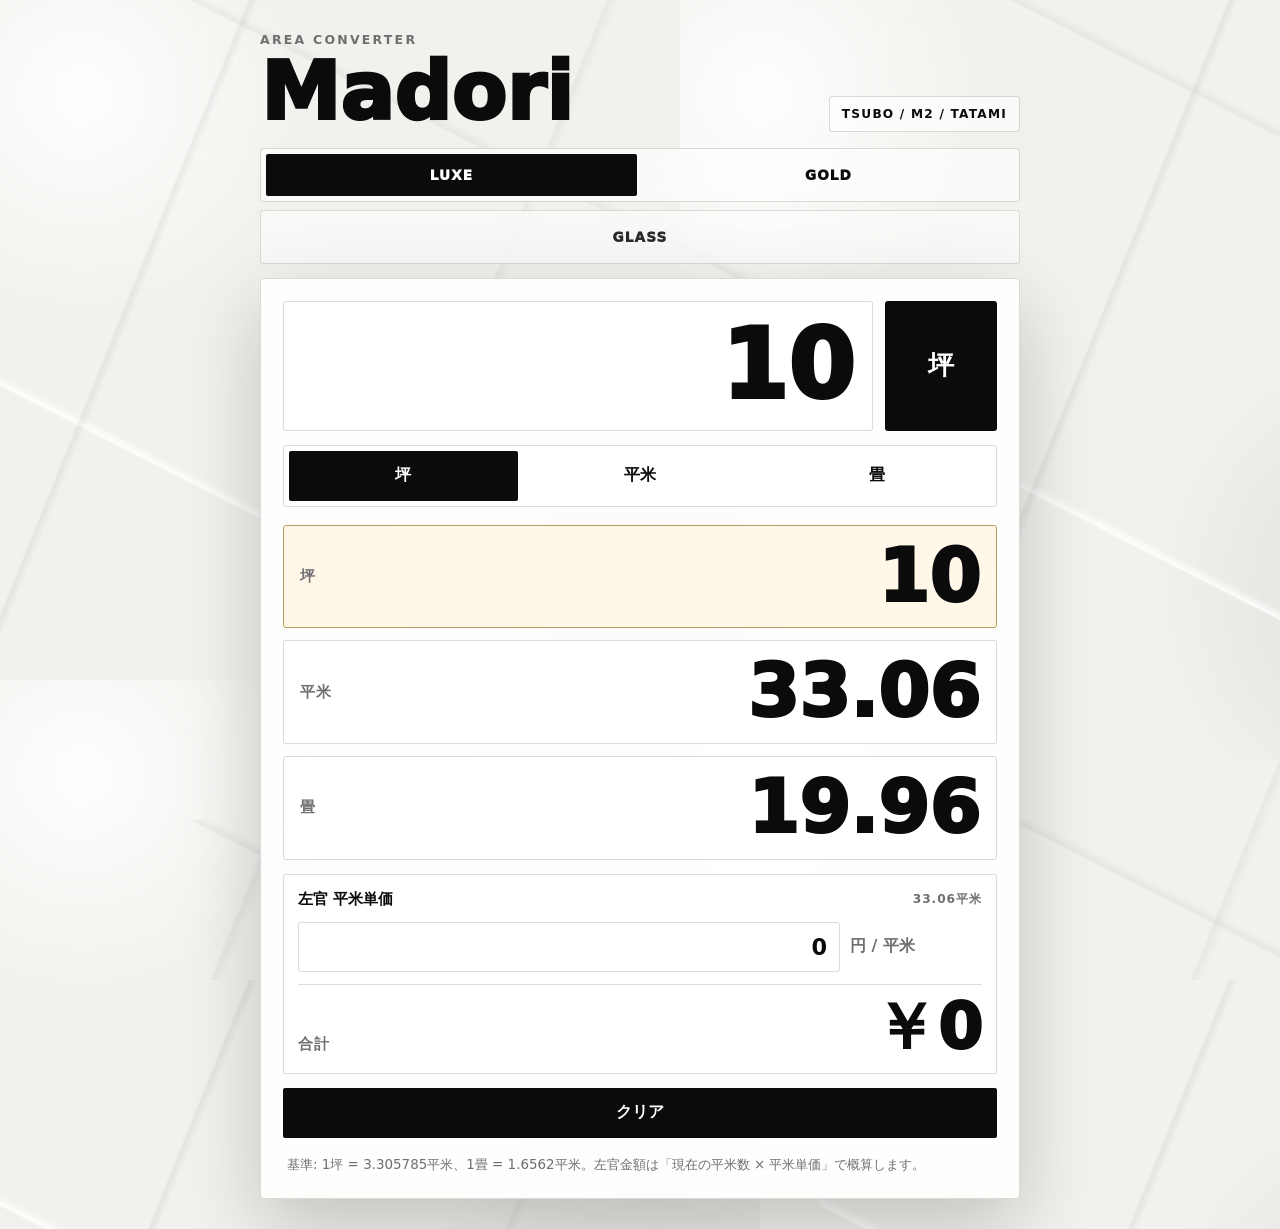
==== madori-deploy.html @ 369375c9 "feat: add madori area calculator" ====
<!doctype html>
<html lang="ja">
<head>
  <meta charset="utf-8">
  <meta name="viewport" content="width=device-width, initial-scale=1">
  <title>Madori Area Calculator</title>
  <style>
    :root {
      --ink: #0b0b0c;
      --muted: #6f6f72;
      --bg: #f3f1ed;
      --panel: rgba(255, 255, 255, .88);
      --main: #0b0b0c;
      --accent: #b79b62;
      --accent-soft: #fff8e8;
      --line: rgba(0, 0, 0, .14);
      --radius: 4px;
      --control-radius: 3px;
      --shadow: 0 28px 80px rgba(0, 0, 0, .20);
    }

    * {
      box-sizing: border-box;
    }

    body {
      margin: 0;
      min-height: 100vh;
      font-family: system-ui, -apple-system, BlinkMacSystemFont, "Segoe UI", sans-serif;
      color: var(--ink);
      overflow-x: hidden;
      background:
        linear-gradient(112deg, transparent 0 18%, rgba(0, 0, 0, .055) 18.2%, transparent 18.8% 44%, rgba(0, 0, 0, .04) 44.2%, transparent 45%),
        linear-gradient(27deg, transparent 0 35%, rgba(255, 255, 255, .86) 35.2%, transparent 36% 74%, rgba(0, 0, 0, .045) 74.2%, transparent 75%),
        radial-gradient(circle at 12% 14%, rgba(255, 255, 255, .95), transparent 26%),
        radial-gradient(circle at 86% 78%, rgba(0, 0, 0, .08), transparent 30%),
        var(--bg);
      background-size: 980px 980px, 820px 820px, 680px 680px, 760px 760px, auto;
    }

    body.theme-gold {
      --ink: #11100c;
      --muted: #776a4d;
      --bg: #14100a;
      --panel: rgba(255, 250, 236, .90);
      --main: #14100a;
      --accent: #d8aa45;
      --accent-soft: #f8e2a7;
      --line: rgba(216, 170, 69, .36);
      --radius: 10px;
      --control-radius: 8px;
      --shadow: 0 30px 90px rgba(20, 16, 10, .32);
      background:
        radial-gradient(circle at 18% 10%, rgba(255, 232, 166, .38), transparent 28%),
        radial-gradient(circle at 88% 18%, rgba(216, 170, 69, .32), transparent 30%),
        linear-gradient(135deg, #0f0b07 0%, #22170d 48%, #f2e6c6 100%);
    }

    body.theme-glass {
      --ink: #171428;
      --muted: #5e6070;
      --bg: #e8dfd3;
      --panel: rgba(255, 255, 255, .28);
      --main: #6f4df5;
      --accent: #63e8dd;
      --accent-soft: rgba(255, 190, 214, .50);
      --line: rgba(255, 255, 255, .58);
      --radius: 34px;
      --control-radius: 26px;
      --shadow: 0 34px 86px rgba(31, 34, 45, .32);
      background:
        radial-gradient(circle at 18% 10%, rgba(255, 255, 255, .82), transparent 24%),
        radial-gradient(circle at 74% 8%, rgba(80, 223, 217, .45), transparent 30%),
        radial-gradient(circle at 86% 78%, rgba(133, 82, 255, .36), transparent 28%),
        radial-gradient(circle at 22% 78%, rgba(255, 186, 129, .45), transparent 34%),
        linear-gradient(135deg, #efe2d0 0%, #d6d8d8 42%, #6e8190 100%);
    }

    button,
    input {
      font: inherit;
    }

    button {
      cursor: pointer;
      -webkit-tap-highlight-color: transparent;
    }

    .app {
      width: min(760px, calc(100% - 24px));
      margin: 0 auto;
      padding: 32px 0 30px;
    }

    .top {
      display: flex;
      align-items: flex-end;
      justify-content: space-between;
      gap: 12px;
      margin-bottom: 16px;
    }

    .title-kicker {
      margin: 0 0 8px;
      color: var(--muted);
      font-size: .78rem;
      font-weight: 850;
      letter-spacing: .18em;
      text-transform: uppercase;
    }

    h1 {
      margin: 0;
      font-size: clamp(2.15rem, 9vw, 5rem);
      line-height: .96;
      letter-spacing: 0;
      font-weight: 950;
    }

    .tag {
      display: inline-flex;
      align-items: center;
      min-height: 36px;
      padding: 7px 12px;
      border: 1px solid var(--line);
      border-radius: var(--control-radius);
      background: rgba(255, 255, 255, .62);
      color: currentColor;
      font-size: .76rem;
      font-weight: 900;
      letter-spacing: .1em;
      white-space: nowrap;
      backdrop-filter: blur(16px);
    }

    body.theme-gold .tag {
      color: #f9e8b3;
      background: rgba(20, 16, 10, .52);
      border-color: rgba(216, 170, 69, .52);
    }

    body.theme-glass .tag {
      border-color: rgba(255, 255, 255, .70);
      background: rgba(255, 255, 255, .28);
      box-shadow: inset 0 1px 0 rgba(255, 255, 255, .75), 0 12px 34px rgba(40, 42, 56, .12);
    }

    .theme-area {
      display: grid;
      gap: 8px;
      margin-bottom: 14px;
    }

    .theme-switch {
      display: grid;
      gap: 6px;
      padding: 5px;
      border: 1px solid var(--line);
      border-radius: var(--control-radius);
      background: rgba(255, 255, 255, .62);
      backdrop-filter: blur(16px);
    }

    .theme-switch.primary {
      grid-template-columns: repeat(2, 1fr);
    }

    .theme-switch.secondary {
      grid-template-columns: 1fr;
      opacity: .86;
    }

    body.theme-glass .theme-switch {
      background: rgba(255, 255, 255, .22);
      border-color: rgba(255, 255, 255, .62);
      box-shadow: inset 0 1px 0 rgba(255, 255, 255, .72), 0 18px 44px rgba(31, 34, 45, .16);
      backdrop-filter: blur(22px) saturate(1.45);
    }

    .theme-switch button {
      min-height: 42px;
      border: 0;
      border-radius: calc(var(--control-radius) - 1px);
      background: transparent;
      color: inherit;
      font-size: .85rem;
      font-weight: 950;
      letter-spacing: .08em;
    }

    body.theme-glass .theme-switch button {
      border-radius: 999px;
    }

    .theme-switch button.active {
      background: var(--main);
      color: #fff;
    }

    body.theme-gold .theme-switch button.active {
      background: linear-gradient(135deg, #fff1b8, #c78b25 48%, #6f4b12);
      color: #1a1208;
      box-shadow: 0 14px 30px rgba(216, 170, 69, .26);
    }

    body.theme-glass .theme-switch button.active {
      background: linear-gradient(135deg, rgba(127, 88, 255, .86), rgba(95, 235, 218, .72));
      color: #fff;
      box-shadow: 0 12px 28px rgba(93, 78, 210, .28), inset 0 1px 0 rgba(255, 255, 255, .58);
    }

    .card {
      position: relative;
      overflow: hidden;
      padding: 22px;
      border: 1px solid var(--line);
      border-radius: var(--radius);
      background: var(--panel);
      box-shadow: var(--shadow);
      backdrop-filter: blur(18px);
    }

    body.theme-glass .card {
      border-color: rgba(255, 255, 255, .62);
      background: linear-gradient(135deg, rgba(255, 255, 255, .46), rgba(255, 255, 255, .20)), rgba(255, 255, 255, .18);
      box-shadow: var(--shadow), inset 0 1px 0 rgba(255, 255, 255, .78);
      backdrop-filter: blur(26px) saturate(1.55);
    }

    body.theme-gold .card {
      border-color: rgba(216, 170, 69, .40);
      background:
        linear-gradient(135deg, rgba(255, 248, 224, .96), rgba(255, 255, 255, .84)),
        var(--panel);
    }

    .input-row {
      display: grid;
      grid-template-columns: minmax(0, 1fr) 112px;
      gap: 12px;
      align-items: stretch;
    }

    .main-input,
    .unit-label,
    .units,
    .result,
    .estimate {
      border: 1px solid var(--line);
      border-radius: var(--control-radius);
      background: rgba(255, 255, 255, .88);
    }

    body.theme-glass .main-input,
    body.theme-glass .unit-label,
    body.theme-glass .units,
    body.theme-glass .result,
    body.theme-glass .estimate {
      border: 1px solid rgba(255, 255, 255, .64);
      border-radius: 24px;
      background: rgba(255, 255, 255, .30);
      box-shadow: inset 0 1px 0 rgba(255, 255, 255, .74), 0 16px 36px rgba(31, 34, 45, .13);
      backdrop-filter: blur(20px) saturate(1.35);
    }

    .main-input {
      width: 100%;
      min-height: 92px;
      padding: 8px 18px;
      color: var(--ink);
      font-size: clamp(3rem, 13vw, 6rem);
      font-weight: 950;
      text-align: right;
      letter-spacing: 0;
      outline: none;
    }

    .main-input:focus,
    .price-input:focus {
      border-color: var(--accent);
      box-shadow: 0 0 0 5px rgba(183, 155, 98, .16);
    }

    .unit-label {
      display: grid;
      place-items: center;
      min-height: 92px;
      background: var(--main);
      color: #fff;
      font-size: 1.6rem;
      font-weight: 950;
    }

    body.theme-gold .unit-label,
    body.theme-gold .clear {
      background: linear-gradient(135deg, #fff1b8, #c78b25 46%, #6f4b12);
      color: #1a1208;
    }

    body.theme-glass .unit-label,
    body.theme-glass .clear {
      background: linear-gradient(135deg, rgba(120, 78, 255, .86), rgba(92, 229, 215, .76));
      color: #fff;
    }

    .units {
      display: grid;
      grid-template-columns: repeat(3, 1fr);
      gap: 8px;
      margin-top: 14px;
      padding: 5px;
      border-radius: 999px;
    }

    body.theme-luxe .units {
      border-radius: 3px;
    }

    .units button,
    .clear {
      min-height: 50px;
      border: 0;
      border-radius: 999px;
      background: transparent;
      color: var(--ink);
      font-weight: 950;
    }

    body.theme-luxe .units button,
    body.theme-luxe .clear {
      border-radius: 2px;
    }

    .units button.active {
      background: var(--main);
      color: #fff;
    }

    body.theme-gold .units button.active {
      background: linear-gradient(135deg, #fff1b8, #c78b25 50%, #6f4b12);
      color: #1a1208;
    }

    body.theme-glass .units button.active {
      background: linear-gradient(135deg, rgba(111, 77, 245, .90), rgba(89, 230, 217, .72));
      color: #fff;
    }

    .results {
      display: grid;
      gap: 12px;
      margin-top: 18px;
    }

    .result {
      display: grid;
      grid-template-columns: 92px minmax(0, 1fr);
      gap: 12px;
      align-items: center;
      min-height: 98px;
      padding: 14px 16px;
    }

    .result.current {
      border-color: var(--accent);
      background: var(--accent-soft);
    }

    body.theme-glass .result.current {
      background: linear-gradient(135deg, rgba(255, 195, 212, .52), rgba(94, 234, 221, .45), rgba(132, 87, 255, .34));
    }

    .name {
      color: var(--muted);
      font-size: .92rem;
      font-weight: 950;
      letter-spacing: .04em;
    }

    .value {
      text-align: right;
      font-size: clamp(2.35rem, 8vw, 4.6rem);
      font-weight: 950;
      line-height: 1;
      overflow-wrap: anywhere;
    }

    .estimate {
      display: grid;
      gap: 12px;
      margin-top: 14px;
      padding: 14px;
    }

    .estimate-header {
      display: flex;
      justify-content: space-between;
      gap: 10px;
      align-items: center;
    }

    .estimate-title {
      margin: 0;
      font-size: .95rem;
      font-weight: 950;
    }

    .estimate-badge {
      color: var(--muted);
      font-size: .76rem;
      font-weight: 850;
      letter-spacing: .08em;
    }

    .price-row {
      display: grid;
      grid-template-columns: minmax(0, 1fr) 132px;
      gap: 10px;
      align-items: center;
    }

    .price-input {
      width: 100%;
      min-height: 50px;
      padding: 8px 12px;
      border: 1px solid var(--line);
      border-radius: var(--control-radius);
      background: rgba(255, 255, 255, .88);
      color: var(--ink);
      font-size: 1.4rem;
      font-weight: 900;
      text-align: right;
      outline: none;
    }

    body.theme-glass .price-input {
      border-color: rgba(255, 255, 255, .64);
      background: rgba(255, 255, 255, .32);
      border-radius: 18px;
      backdrop-filter: blur(18px);
    }

    .price-unit {
      color: var(--muted);
      font-weight: 900;
    }

    .estimate-total {
      display: flex;
      justify-content: space-between;
      gap: 10px;
      align-items: baseline;
      padding-top: 10px;
      border-top: 1px solid var(--line);
    }

    .estimate-total strong {
      font-size: clamp(2rem, 7vw, 4rem);
      font-weight: 950;
      line-height: 1;
      text-align: right;
    }

    .clear {
      width: 100%;
      margin-top: 14px;
      background: var(--main);
      color: #fff;
    }

    .note {
      margin: 16px 4px 0;
      color: var(--muted);
      font-size: .84rem;
      line-height: 1.7;
    }

    @media (max-width: 520px) {
      .app {
        width: min(100% - 16px, 760px);
        padding-top: 14px;
      }

      .top {
        display: grid;
        gap: 8px;
      }

      .card {
        padding: 14px;
      }

      .input-row,
      .price-row {
        grid-template-columns: 1fr;
      }

      .unit-label {
        min-height: 52px;
      }

      .result {
        grid-template-columns: 1fr;
        gap: 4px;
        min-height: 92px;
      }
    }
  </style>
</head>
<body class="theme-luxe">
  <main class="app">
    <div class="top">
      <div>
        <p class="title-kicker">AREA CONVERTER</p>
        <h1>Madori</h1>
      </div>
      <div class="tag">TSUBO / M2 / TATAMI</div>
    </div>

    <div class="theme-area" aria-label="デザイン選択">
      <div class="theme-switch primary">
        <button type="button" class="active" data-theme="luxe">LUXE</button>
        <button type="button" data-theme="gold">GOLD</button>
      </div>
      <div class="theme-switch secondary">
        <button type="button" data-theme="glass">GLASS</button>
      </div>
    </div>

    <section class="card" aria-label="単位換算電卓">
      <div class="input-row">
        <input id="amount" class="main-input" inputmode="decimal" autocomplete="off" value="10" aria-label="数値">
        <div id="activeUnitLabel" class="unit-label">坪</div>
      </div>

      <div class="units" aria-label="入力する単位">
        <button type="button" class="active" data-unit="tsubo">坪</button>
        <button type="button" data-unit="sqm">平米</button>
        <button type="button" data-unit="jo">畳</button>
      </div>

      <div class="results">
        <div id="rowTsubo" class="result current">
          <div class="name">坪</div>
          <div id="outTsubo" class="value">10</div>
        </div>
        <div id="rowSqm" class="result">
          <div class="name">平米</div>
          <div id="outSqm" class="value">33.06</div>
        </div>
        <div id="rowJo" class="result">
          <div class="name">畳</div>
          <div id="outJo" class="value">19.96</div>
        </div>
      </div>

      <section class="estimate" aria-label="左官金額計算">
        <div class="estimate-header">
          <h2 class="estimate-title">左官 平米単価</h2>
          <div id="estimateArea" class="estimate-badge">33.06平米</div>
        </div>
        <div class="price-row">
          <input id="unitPrice" class="price-input" inputmode="decimal" autocomplete="off" value="0" aria-label="左官の平米単価">
          <div class="price-unit">円 / 平米</div>
        </div>
        <div class="estimate-total">
          <span class="name">合計</span>
          <strong id="outCost">0円</strong>
        </div>
      </section>

      <button type="button" id="clear" class="clear">クリア</button>

      <p class="note">基準: 1坪 = 3.305785平米、1畳 = 1.6562平米。左官金額は「現在の平米数 × 平米単価」で概算します。</p>
    </section>
  </main>

  <script>
    const TSUBO_TO_SQM = 3.305785;
    const JO_TO_SQM = 1.6562;
    const labels = {
      tsubo: "坪",
      sqm: "平米",
      jo: "畳"
    };
    const amount = document.querySelector("#amount");
    const unitPrice = document.querySelector("#unitPrice");
    const unitLabel = document.querySelector("#activeUnitLabel");
    const unitButtons = Array.from(document.querySelectorAll("[data-unit]"));
    const themeButtons = Array.from(document.querySelectorAll("[data-theme]"));
    const estimateArea = document.querySelector("#estimateArea");
    const outCost = document.querySelector("#outCost");
    const rows = {
      tsubo: document.querySelector("#rowTsubo"),
      sqm: document.querySelector("#rowSqm"),
      jo: document.querySelector("#rowJo")
    };
    const outputs = {
      tsubo: document.querySelector("#outTsubo"),
      sqm: document.querySelector("#outSqm"),
      jo: document.querySelector("#outJo")
    };
    let activeUnit = "tsubo";
    let activeTheme = loadTheme();

    function readNumber(value) {
      const normalized = String(value).replace(/,/g, "").trim();
      const parsed = Number(normalized);
      return Number.isFinite(parsed) ? parsed : 0;
    }

    function format(value) {
      return new Intl.NumberFormat("ja-JP", {
        maximumFractionDigits: 2
      }).format(value);
    }

    function yen(value) {
      return new Intl.NumberFormat("ja-JP", {
        style: "currency",
        currency: "JPY",
        maximumFractionDigits: 0
      }).format(Number.isFinite(value) ? value : 0);
    }

    function toSqm(value) {
      if (activeUnit === "tsubo") return value * TSUBO_TO_SQM;
      if (activeUnit === "jo") return value * JO_TO_SQM;
      return value;
    }

    function loadTheme() {
      try {
        return localStorage.getItem("madoriTheme") || "luxe";
      } catch {
        return "luxe";
      }
    }

    function saveTheme(theme) {
      try {
        localStorage.setItem("madoriTheme", theme);
      } catch {
        // Direct file access can block storage; theme switching should still work.
      }
    }

    function calculate() {
      const value = readNumber(amount.value);
      const sqm = toSqm(value);
      const tsubo = sqm / TSUBO_TO_SQM;
      const jo = sqm / JO_TO_SQM;
      const cost = sqm * readNumber(unitPrice.value);

      outputs.tsubo.textContent = format(tsubo);
      outputs.sqm.textContent = format(sqm);
      outputs.jo.textContent = format(jo);
      estimateArea.textContent = `${format(sqm)}平米`;
      outCost.textContent = yen(cost);

      unitLabel.textContent = labels[activeUnit];
      unitButtons.forEach(button => {
        button.classList.toggle("active", button.dataset.unit === activeUnit);
      });
      Object.entries(rows).forEach(([unit, row]) => {
        row.classList.toggle("current", unit === activeUnit);
      });
    }

    function applyTheme(theme) {
      activeTheme = ["luxe", "gold", "glass"].includes(theme) ? theme : "luxe";
      document.body.className = `theme-${activeTheme}`;
      themeButtons.forEach(button => {
        button.classList.toggle("active", button.dataset.theme === activeTheme);
      });
      saveTheme(activeTheme);
    }

    amount.addEventListener("input", calculate);
    unitPrice.addEventListener("input", calculate);
    unitButtons.forEach(button => {
      button.addEventListener("click", () => {
        activeUnit = button.dataset.unit;
        calculate();
        amount.focus();
      });
    });
    document.querySelector("#clear").addEventListener("click", () => {
      amount.value = "";
      unitPrice.value = "";
      calculate();
      amount.focus();
    });
    themeButtons.forEach(button => {
      button.addEventListener("click", () => {
        applyTheme(button.dataset.theme);
      });
    });

    applyTheme(activeTheme);
    calculate();
  </script>
</body>
</html>
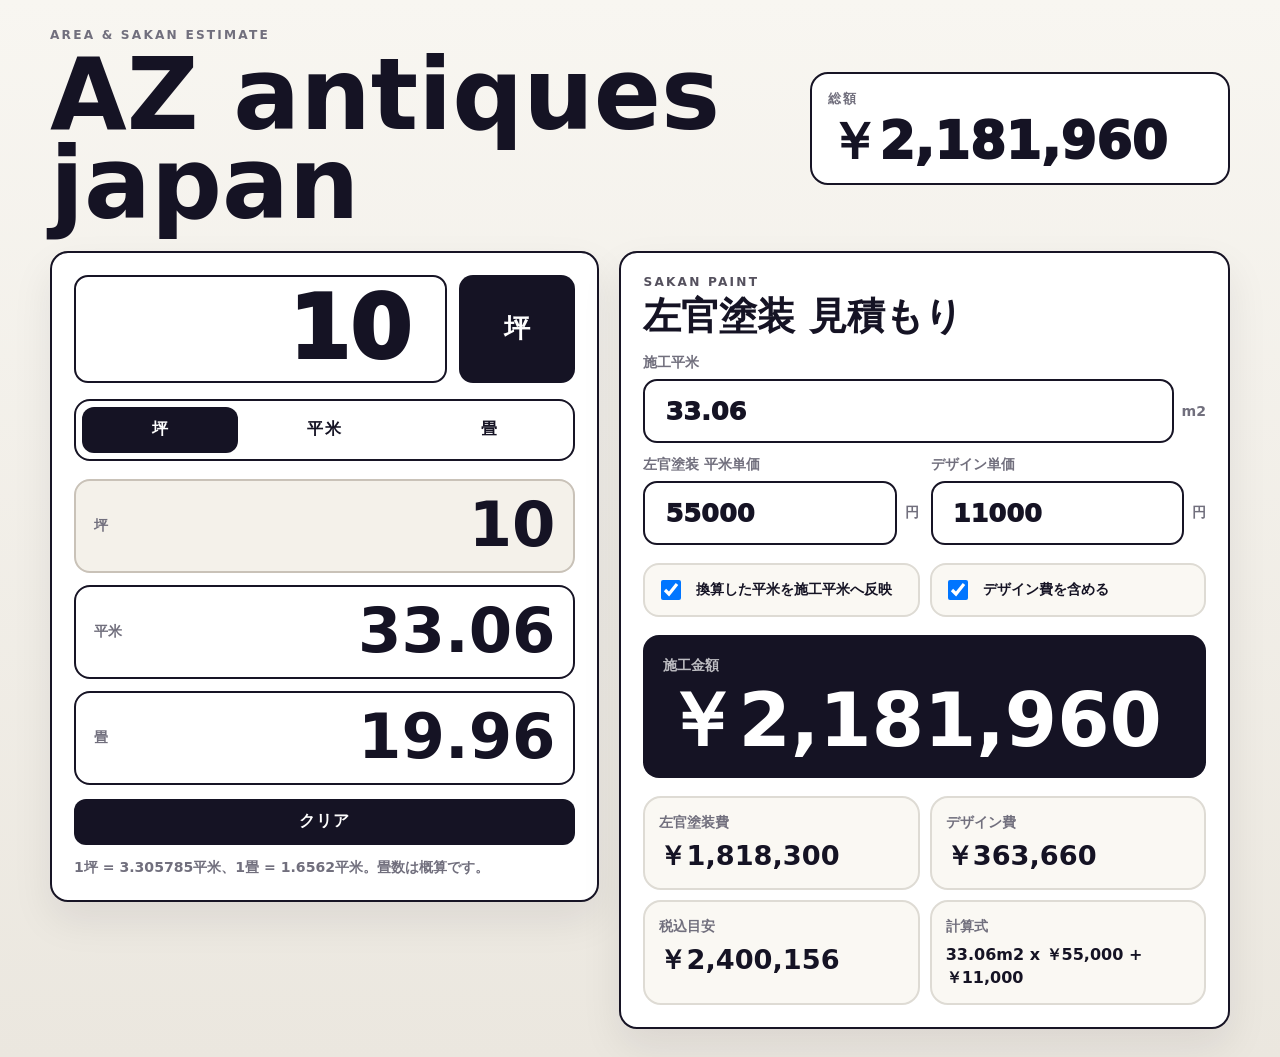
==== commit e93ffa1a: "feat: refresh calculator design" ====
--- a/madori-deploy.html
+++ b/madori-deploy.html
@@ -1,704 +1,122 @@
 <!doctype html>
 <html lang="ja">
-<head>
-  <meta charset="utf-8">
-  <meta name="viewport" content="width=device-width, initial-scale=1">
-  <title>Madori Area Calculator</title>
-  <style>
-    :root {
-      --ink: #0b0b0c;
-      --muted: #6f6f72;
-      --bg: #f3f1ed;
-      --panel: rgba(255, 255, 255, .88);
-      --main: #0b0b0c;
-      --accent: #b79b62;
-      --accent-soft: #fff8e8;
-      --line: rgba(0, 0, 0, .14);
-      --radius: 4px;
-      --control-radius: 3px;
-      --shadow: 0 28px 80px rgba(0, 0, 0, .20);
-    }
+  <head>
+    <meta charset="UTF-8" />
+    <meta name="viewport" content="width=device-width, initial-scale=1.0" />
+    <title>AZ antiques japan Estimate</title>
+    <link rel="icon" type="image/png" sizes="32x32" href="icons/favicon-32.png" />
+    <link rel="icon" type="image/png" sizes="192x192" href="icons/madori-icon-192.png" />
+    <link rel="apple-touch-icon" sizes="180x180" href="icons/apple-touch-icon.png" />
+    <meta name="theme-color" content="#151324" />
+    <meta name="apple-mobile-web-app-title" content="AZ Estimate" />
+    <link rel="stylesheet" href="styles.css" />
+  </head>
+  <body>
+    <main class="app-shell">
+      <section class="hero-panel" aria-label="坪・平米・畳 電卓">
+        <header class="brand-row">
+          <div>
+            <p class="eyebrow">AREA & SAKAN ESTIMATE</p>
+            <h1>AZ antiques japan</h1>
+          </div>
+          <div class="brand-total" aria-label="総額">
+            <span>総額</span>
+            <strong id="headerTotal">¥0</strong>
+          </div>
+        </header>
 
-    * {
-      box-sizing: border-box;
-    }
+        <section class="converter-grid">
+          <section class="calculator-card">
+            <div class="input-stage">
+              <input id="areaInput" type="number" value="10" min="0" step="0.01" aria-label="数値" />
+              <div class="unit-badge" id="inputUnitLabel">坪</div>
+            </div>
 
-    body {
-      margin: 0;
-      min-height: 100vh;
-      font-family: system-ui, -apple-system, BlinkMacSystemFont, "Segoe UI", sans-serif;
-      color: var(--ink);
-      overflow-x: hidden;
-      background:
-        linear-gradient(112deg, transparent 0 18%, rgba(0, 0, 0, .055) 18.2%, transparent 18.8% 44%, rgba(0, 0, 0, .04) 44.2%, transparent 45%),
-        linear-gradient(27deg, transparent 0 35%, rgba(255, 255, 255, .86) 35.2%, transparent 36% 74%, rgba(0, 0, 0, .045) 74.2%, transparent 75%),
-        radial-gradient(circle at 12% 14%, rgba(255, 255, 255, .95), transparent 26%),
-        radial-gradient(circle at 86% 78%, rgba(0, 0, 0, .08), transparent 30%),
-        var(--bg);
-      background-size: 980px 980px, 820px 820px, 680px 680px, 760px 760px, auto;
-    }
+            <div class="unit-tabs" aria-label="入力する単位">
+              <button class="unit-button active" data-unit="tsubo" type="button">坪</button>
+              <button class="unit-button" data-unit="m2" type="button">平米</button>
+              <button class="unit-button" data-unit="tatami" type="button">畳</button>
+            </div>
 
-    body.theme-gold {
-      --ink: #11100c;
-      --muted: #776a4d;
-      --bg: #14100a;
-      --panel: rgba(255, 250, 236, .90);
-      --main: #14100a;
-      --accent: #d8aa45;
-      --accent-soft: #f8e2a7;
-      --line: rgba(216, 170, 69, .36);
-      --radius: 10px;
-      --control-radius: 8px;
-      --shadow: 0 30px 90px rgba(20, 16, 10, .32);
-      background:
-        radial-gradient(circle at 18% 10%, rgba(255, 232, 166, .38), transparent 28%),
-        radial-gradient(circle at 88% 18%, rgba(216, 170, 69, .32), transparent 30%),
-        linear-gradient(135deg, #0f0b07 0%, #22170d 48%, #f2e6c6 100%);
-    }
+            <div class="result-stack">
+              <article class="result-row highlight">
+                <span>坪</span>
+                <strong id="tsuboResult">0</strong>
+              </article>
+              <article class="result-row">
+                <span>平米</span>
+                <strong id="m2Result">0</strong>
+              </article>
+              <article class="result-row">
+                <span>畳</span>
+                <strong id="tatamiResult">0</strong>
+              </article>
+            </div>
 
-    body.theme-glass {
-      --ink: #171428;
-      --muted: #5e6070;
-      --bg: #e8dfd3;
-      --panel: rgba(255, 255, 255, .28);
-      --main: #6f4df5;
-      --accent: #63e8dd;
-      --accent-soft: rgba(255, 190, 214, .50);
-      --line: rgba(255, 255, 255, .58);
-      --radius: 34px;
-      --control-radius: 26px;
-      --shadow: 0 34px 86px rgba(31, 34, 45, .32);
-      background:
-        radial-gradient(circle at 18% 10%, rgba(255, 255, 255, .82), transparent 24%),
-        radial-gradient(circle at 74% 8%, rgba(80, 223, 217, .45), transparent 30%),
-        radial-gradient(circle at 86% 78%, rgba(133, 82, 255, .36), transparent 28%),
-        radial-gradient(circle at 22% 78%, rgba(255, 186, 129, .45), transparent 34%),
-        linear-gradient(135deg, #efe2d0 0%, #d6d8d8 42%, #6e8190 100%);
-    }
+            <button class="clear-button" id="clearButton" type="button">クリア</button>
+            <p class="note">1坪 = 3.305785平米、1畳 = 1.6562平米。畳数は概算です。</p>
+          </section>
 
-    button,
-    input {
-      font: inherit;
-    }
+          <section class="estimate-card" aria-label="左官塗装見積もり">
+            <div class="section-heading">
+              <p class="eyebrow">SAKAN PAINT</p>
+              <h2>左官塗装 見積もり</h2>
+            </div>
 
-    button {
-      cursor: pointer;
-      -webkit-tap-highlight-color: transparent;
-    }
+            <div class="estimate-fields">
+              <label class="wide-field">
+                施工平米
+                <span class="input-wrap"><input id="sakanArea" type="number" value="33.06" min="0" step="0.01" />m2</span>
+              </label>
+              <label>
+                左官塗装 平米単価
+                <span class="input-wrap"><input id="sakanRate" type="number" value="55000" min="0" step="1000" />円</span>
+              </label>
+              <label>
+                デザイン単価
+                <span class="input-wrap"><input id="designRate" type="number" value="11000" min="0" step="1000" />円</span>
+              </label>
+            </div>
 
-    .app {
-      width: min(760px, calc(100% - 24px));
-      margin: 0 auto;
-      padding: 32px 0 30px;
-    }
+            <div class="toggle-row">
+              <label class="toggle-line">
+                <input id="syncArea" type="checkbox" checked />
+                換算した平米を施工平米へ反映
+              </label>
+              <label class="toggle-line">
+                <input id="includeDesign" type="checkbox" checked />
+                デザイン費を含める
+              </label>
+            </div>
 
-    .top {
-      display: flex;
-      align-items: flex-end;
-      justify-content: space-between;
-      gap: 12px;
-      margin-bottom: 16px;
-    }
+            <div class="total-box">
+              <span>施工金額</span>
+              <strong id="grandTotal">¥0</strong>
+            </div>
 
-    .title-kicker {
-      margin: 0 0 8px;
-      color: var(--muted);
-      font-size: .78rem;
-      font-weight: 850;
-      letter-spacing: .18em;
-      text-transform: uppercase;
-    }
+            <div class="breakdown-grid">
+              <article>
+                <span>左官塗装費</span>
+                <strong id="sakanCost">¥0</strong>
+              </article>
+              <article>
+                <span>デザイン費</span>
+                <strong id="designCost">¥0</strong>
+              </article>
+              <article>
+                <span>税込目安</span>
+                <strong id="taxTotal">¥0</strong>
+              </article>
+              <article>
+                <span>計算式</span>
+                <strong id="formulaText">-</strong>
+              </article>
+            </div>
+          </section>
+        </section>
+      </section>
+    </main>
 
-    h1 {
-      margin: 0;
-      font-size: clamp(2.15rem, 9vw, 5rem);
-      line-height: .96;
-      letter-spacing: 0;
-      font-weight: 950;
-    }
-
-    .tag {
-      display: inline-flex;
-      align-items: center;
-      min-height: 36px;
-      padding: 7px 12px;
-      border: 1px solid var(--line);
-      border-radius: var(--control-radius);
-      background: rgba(255, 255, 255, .62);
-      color: currentColor;
-      font-size: .76rem;
-      font-weight: 900;
-      letter-spacing: .1em;
-      white-space: nowrap;
-      backdrop-filter: blur(16px);
-    }
-
-    body.theme-gold .tag {
-      color: #f9e8b3;
-      background: rgba(20, 16, 10, .52);
-      border-color: rgba(216, 170, 69, .52);
-    }
-
-    body.theme-glass .tag {
-      border-color: rgba(255, 255, 255, .70);
-      background: rgba(255, 255, 255, .28);
-      box-shadow: inset 0 1px 0 rgba(255, 255, 255, .75), 0 12px 34px rgba(40, 42, 56, .12);
-    }
-
-    .theme-area {
-      display: grid;
-      gap: 8px;
-      margin-bottom: 14px;
-    }
-
-    .theme-switch {
-      display: grid;
-      gap: 6px;
-      padding: 5px;
-      border: 1px solid var(--line);
-      border-radius: var(--control-radius);
-      background: rgba(255, 255, 255, .62);
-      backdrop-filter: blur(16px);
-    }
-
-    .theme-switch.primary {
-      grid-template-columns: repeat(2, 1fr);
-    }
-
-    .theme-switch.secondary {
-      grid-template-columns: 1fr;
-      opacity: .86;
-    }
-
-    body.theme-glass .theme-switch {
-      background: rgba(255, 255, 255, .22);
-      border-color: rgba(255, 255, 255, .62);
-      box-shadow: inset 0 1px 0 rgba(255, 255, 255, .72), 0 18px 44px rgba(31, 34, 45, .16);
-      backdrop-filter: blur(22px) saturate(1.45);
-    }
-
-    .theme-switch button {
-      min-height: 42px;
-      border: 0;
-      border-radius: calc(var(--control-radius) - 1px);
-      background: transparent;
-      color: inherit;
-      font-size: .85rem;
-      font-weight: 950;
-      letter-spacing: .08em;
-    }
-
-    body.theme-glass .theme-switch button {
-      border-radius: 999px;
-    }
-
-    .theme-switch button.active {
-      background: var(--main);
-      color: #fff;
-    }
-
-    body.theme-gold .theme-switch button.active {
-      background: linear-gradient(135deg, #fff1b8, #c78b25 48%, #6f4b12);
-      color: #1a1208;
-      box-shadow: 0 14px 30px rgba(216, 170, 69, .26);
-    }
-
-    body.theme-glass .theme-switch button.active {
-      background: linear-gradient(135deg, rgba(127, 88, 255, .86), rgba(95, 235, 218, .72));
-      color: #fff;
-      box-shadow: 0 12px 28px rgba(93, 78, 210, .28), inset 0 1px 0 rgba(255, 255, 255, .58);
-    }
-
-    .card {
-      position: relative;
-      overflow: hidden;
-      padding: 22px;
-      border: 1px solid var(--line);
-      border-radius: var(--radius);
-      background: var(--panel);
-      box-shadow: var(--shadow);
-      backdrop-filter: blur(18px);
-    }
-
-    body.theme-glass .card {
-      border-color: rgba(255, 255, 255, .62);
-      background: linear-gradient(135deg, rgba(255, 255, 255, .46), rgba(255, 255, 255, .20)), rgba(255, 255, 255, .18);
-      box-shadow: var(--shadow), inset 0 1px 0 rgba(255, 255, 255, .78);
-      backdrop-filter: blur(26px) saturate(1.55);
-    }
-
-    body.theme-gold .card {
-      border-color: rgba(216, 170, 69, .40);
-      background:
-        linear-gradient(135deg, rgba(255, 248, 224, .96), rgba(255, 255, 255, .84)),
-        var(--panel);
-    }
-
-    .input-row {
-      display: grid;
-      grid-template-columns: minmax(0, 1fr) 112px;
-      gap: 12px;
-      align-items: stretch;
-    }
-
-    .main-input,
-    .unit-label,
-    .units,
-    .result,
-    .estimate {
-      border: 1px solid var(--line);
-      border-radius: var(--control-radius);
-      background: rgba(255, 255, 255, .88);
-    }
-
-    body.theme-glass .main-input,
-    body.theme-glass .unit-label,
-    body.theme-glass .units,
-    body.theme-glass .result,
-    body.theme-glass .estimate {
-      border: 1px solid rgba(255, 255, 255, .64);
-      border-radius: 24px;
-      background: rgba(255, 255, 255, .30);
-      box-shadow: inset 0 1px 0 rgba(255, 255, 255, .74), 0 16px 36px rgba(31, 34, 45, .13);
-      backdrop-filter: blur(20px) saturate(1.35);
-    }
-
-    .main-input {
-      width: 100%;
-      min-height: 92px;
-      padding: 8px 18px;
-      color: var(--ink);
-      font-size: clamp(3rem, 13vw, 6rem);
-      font-weight: 950;
-      text-align: right;
-      letter-spacing: 0;
-      outline: none;
-    }
-
-    .main-input:focus,
-    .price-input:focus {
-      border-color: var(--accent);
-      box-shadow: 0 0 0 5px rgba(183, 155, 98, .16);
-    }
-
-    .unit-label {
-      display: grid;
-      place-items: center;
-      min-height: 92px;
-      background: var(--main);
-      color: #fff;
-      font-size: 1.6rem;
-      font-weight: 950;
-    }
-
-    body.theme-gold .unit-label,
-    body.theme-gold .clear {
-      background: linear-gradient(135deg, #fff1b8, #c78b25 46%, #6f4b12);
-      color: #1a1208;
-    }
-
-    body.theme-glass .unit-label,
-    body.theme-glass .clear {
-      background: linear-gradient(135deg, rgba(120, 78, 255, .86), rgba(92, 229, 215, .76));
-      color: #fff;
-    }
-
-    .units {
-      display: grid;
-      grid-template-columns: repeat(3, 1fr);
-      gap: 8px;
-      margin-top: 14px;
-      padding: 5px;
-      border-radius: 999px;
-    }
-
-    body.theme-luxe .units {
-      border-radius: 3px;
-    }
-
-    .units button,
-    .clear {
-      min-height: 50px;
-      border: 0;
-      border-radius: 999px;
-      background: transparent;
-      color: var(--ink);
-      font-weight: 950;
-    }
-
-    body.theme-luxe .units button,
-    body.theme-luxe .clear {
-      border-radius: 2px;
-    }
-
-    .units button.active {
-      background: var(--main);
-      color: #fff;
-    }
-
-    body.theme-gold .units button.active {
-      background: linear-gradient(135deg, #fff1b8, #c78b25 50%, #6f4b12);
-      color: #1a1208;
-    }
-
-    body.theme-glass .units button.active {
-      background: linear-gradient(135deg, rgba(111, 77, 245, .90), rgba(89, 230, 217, .72));
-      color: #fff;
-    }
-
-    .results {
-      display: grid;
-      gap: 12px;
-      margin-top: 18px;
-    }
-
-    .result {
-      display: grid;
-      grid-template-columns: 92px minmax(0, 1fr);
-      gap: 12px;
-      align-items: center;
-      min-height: 98px;
-      padding: 14px 16px;
-    }
-
-    .result.current {
-      border-color: var(--accent);
-      background: var(--accent-soft);
-    }
-
-    body.theme-glass .result.current {
-      background: linear-gradient(135deg, rgba(255, 195, 212, .52), rgba(94, 234, 221, .45), rgba(132, 87, 255, .34));
-    }
-
-    .name {
-      color: var(--muted);
-      font-size: .92rem;
-      font-weight: 950;
-      letter-spacing: .04em;
-    }
-
-    .value {
-      text-align: right;
-      font-size: clamp(2.35rem, 8vw, 4.6rem);
-      font-weight: 950;
-      line-height: 1;
-      overflow-wrap: anywhere;
-    }
-
-    .estimate {
-      display: grid;
-      gap: 12px;
-      margin-top: 14px;
-      padding: 14px;
-    }
-
-    .estimate-header {
-      display: flex;
-      justify-content: space-between;
-      gap: 10px;
-      align-items: center;
-    }
-
-    .estimate-title {
-      margin: 0;
-      font-size: .95rem;
-      font-weight: 950;
-    }
-
-    .estimate-badge {
-      color: var(--muted);
-      font-size: .76rem;
-      font-weight: 850;
-      letter-spacing: .08em;
-    }
-
-    .price-row {
-      display: grid;
-      grid-template-columns: minmax(0, 1fr) 132px;
-      gap: 10px;
-      align-items: center;
-    }
-
-    .price-input {
-      width: 100%;
-      min-height: 50px;
-      padding: 8px 12px;
-      border: 1px solid var(--line);
-      border-radius: var(--control-radius);
-      background: rgba(255, 255, 255, .88);
-      color: var(--ink);
-      font-size: 1.4rem;
-      font-weight: 900;
-      text-align: right;
-      outline: none;
-    }
-
-    body.theme-glass .price-input {
-      border-color: rgba(255, 255, 255, .64);
-      background: rgba(255, 255, 255, .32);
-      border-radius: 18px;
-      backdrop-filter: blur(18px);
-    }
-
-    .price-unit {
-      color: var(--muted);
-      font-weight: 900;
-    }
-
-    .estimate-total {
-      display: flex;
-      justify-content: space-between;
-      gap: 10px;
-      align-items: baseline;
-      padding-top: 10px;
-      border-top: 1px solid var(--line);
-    }
-
-    .estimate-total strong {
-      font-size: clamp(2rem, 7vw, 4rem);
-      font-weight: 950;
-      line-height: 1;
-      text-align: right;
-    }
-
-    .clear {
-      width: 100%;
-      margin-top: 14px;
-      background: var(--main);
-      color: #fff;
-    }
-
-    .note {
-      margin: 16px 4px 0;
-      color: var(--muted);
-      font-size: .84rem;
-      line-height: 1.7;
-    }
-
-    @media (max-width: 520px) {
-      .app {
-        width: min(100% - 16px, 760px);
-        padding-top: 14px;
-      }
-
-      .top {
-        display: grid;
-        gap: 8px;
-      }
-
-      .card {
-        padding: 14px;
-      }
-
-      .input-row,
-      .price-row {
-        grid-template-columns: 1fr;
-      }
-
-      .unit-label {
-        min-height: 52px;
-      }
-
-      .result {
-        grid-template-columns: 1fr;
-        gap: 4px;
-        min-height: 92px;
-      }
-    }
-  </style>
-</head>
-<body class="theme-luxe">
-  <main class="app">
-    <div class="top">
-      <div>
-        <p class="title-kicker">AREA CONVERTER</p>
-        <h1>Madori</h1>
-      </div>
-      <div class="tag">TSUBO / M2 / TATAMI</div>
-    </div>
-
-    <div class="theme-area" aria-label="デザイン選択">
-      <div class="theme-switch primary">
-        <button type="button" class="active" data-theme="luxe">LUXE</button>
-        <button type="button" data-theme="gold">GOLD</button>
-      </div>
-      <div class="theme-switch secondary">
-        <button type="button" data-theme="glass">GLASS</button>
-      </div>
-    </div>
-
-    <section class="card" aria-label="単位換算電卓">
-      <div class="input-row">
-        <input id="amount" class="main-input" inputmode="decimal" autocomplete="off" value="10" aria-label="数値">
-        <div id="activeUnitLabel" class="unit-label">坪</div>
-      </div>
-
-      <div class="units" aria-label="入力する単位">
-        <button type="button" class="active" data-unit="tsubo">坪</button>
-        <button type="button" data-unit="sqm">平米</button>
-        <button type="button" data-unit="jo">畳</button>
-      </div>
-
-      <div class="results">
-        <div id="rowTsubo" class="result current">
-          <div class="name">坪</div>
-          <div id="outTsubo" class="value">10</div>
-        </div>
-        <div id="rowSqm" class="result">
-          <div class="name">平米</div>
-          <div id="outSqm" class="value">33.06</div>
-        </div>
-        <div id="rowJo" class="result">
-          <div class="name">畳</div>
-          <div id="outJo" class="value">19.96</div>
-        </div>
-      </div>
-
-      <section class="estimate" aria-label="左官金額計算">
-        <div class="estimate-header">
-          <h2 class="estimate-title">左官 平米単価</h2>
-          <div id="estimateArea" class="estimate-badge">33.06平米</div>
-        </div>
-        <div class="price-row">
-          <input id="unitPrice" class="price-input" inputmode="decimal" autocomplete="off" value="0" aria-label="左官の平米単価">
-          <div class="price-unit">円 / 平米</div>
-        </div>
-        <div class="estimate-total">
-          <span class="name">合計</span>
-          <strong id="outCost">0円</strong>
-        </div>
-      </section>
-
-      <button type="button" id="clear" class="clear">クリア</button>
-
-      <p class="note">基準: 1坪 = 3.305785平米、1畳 = 1.6562平米。左官金額は「現在の平米数 × 平米単価」で概算します。</p>
-    </section>
-  </main>
-
-  <script>
-    const TSUBO_TO_SQM = 3.305785;
-    const JO_TO_SQM = 1.6562;
-    const labels = {
-      tsubo: "坪",
-      sqm: "平米",
-      jo: "畳"
-    };
-    const amount = document.querySelector("#amount");
-    const unitPrice = document.querySelector("#unitPrice");
-    const unitLabel = document.querySelector("#activeUnitLabel");
-    const unitButtons = Array.from(document.querySelectorAll("[data-unit]"));
-    const themeButtons = Array.from(document.querySelectorAll("[data-theme]"));
-    const estimateArea = document.querySelector("#estimateArea");
-    const outCost = document.querySelector("#outCost");
-    const rows = {
-      tsubo: document.querySelector("#rowTsubo"),
-      sqm: document.querySelector("#rowSqm"),
-      jo: document.querySelector("#rowJo")
-    };
-    const outputs = {
-      tsubo: document.querySelector("#outTsubo"),
-      sqm: document.querySelector("#outSqm"),
-      jo: document.querySelector("#outJo")
-    };
-    let activeUnit = "tsubo";
-    let activeTheme = loadTheme();
-
-    function readNumber(value) {
-      const normalized = String(value).replace(/,/g, "").trim();
-      const parsed = Number(normalized);
-      return Number.isFinite(parsed) ? parsed : 0;
-    }
-
-    function format(value) {
-      return new Intl.NumberFormat("ja-JP", {
-        maximumFractionDigits: 2
-      }).format(value);
-    }
-
-    function yen(value) {
-      return new Intl.NumberFormat("ja-JP", {
-        style: "currency",
-        currency: "JPY",
-        maximumFractionDigits: 0
-      }).format(Number.isFinite(value) ? value : 0);
-    }
-
-    function toSqm(value) {
-      if (activeUnit === "tsubo") return value * TSUBO_TO_SQM;
-      if (activeUnit === "jo") return value * JO_TO_SQM;
-      return value;
-    }
-
-    function loadTheme() {
-      try {
-        return localStorage.getItem("madoriTheme") || "luxe";
-      } catch {
-        return "luxe";
-      }
-    }
-
-    function saveTheme(theme) {
-      try {
-        localStorage.setItem("madoriTheme", theme);
-      } catch {
-        // Direct file access can block storage; theme switching should still work.
-      }
-    }
-
-    function calculate() {
-      const value = readNumber(amount.value);
-      const sqm = toSqm(value);
-      const tsubo = sqm / TSUBO_TO_SQM;
-      const jo = sqm / JO_TO_SQM;
-      const cost = sqm * readNumber(unitPrice.value);
-
-      outputs.tsubo.textContent = format(tsubo);
-      outputs.sqm.textContent = format(sqm);
-      outputs.jo.textContent = format(jo);
-      estimateArea.textContent = `${format(sqm)}平米`;
-      outCost.textContent = yen(cost);
-
-      unitLabel.textContent = labels[activeUnit];
-      unitButtons.forEach(button => {
-        button.classList.toggle("active", button.dataset.unit === activeUnit);
-      });
-      Object.entries(rows).forEach(([unit, row]) => {
-        row.classList.toggle("current", unit === activeUnit);
-      });
-    }
-
-    function applyTheme(theme) {
-      activeTheme = ["luxe", "gold", "glass"].includes(theme) ? theme : "luxe";
-      document.body.className = `theme-${activeTheme}`;
-      themeButtons.forEach(button => {
-        button.classList.toggle("active", button.dataset.theme === activeTheme);
-      });
-      saveTheme(activeTheme);
-    }
-
-    amount.addEventListener("input", calculate);
-    unitPrice.addEventListener("input", calculate);
-    unitButtons.forEach(button => {
-      button.addEventListener("click", () => {
-        activeUnit = button.dataset.unit;
-        calculate();
-        amount.focus();
-      });
-    });
-    document.querySelector("#clear").addEventListener("click", () => {
-      amount.value = "";
-      unitPrice.value = "";
-      calculate();
-      amount.focus();
-    });
-    themeButtons.forEach(button => {
-      button.addEventListener("click", () => {
-        applyTheme(button.dataset.theme);
-      });
-    });
-
-    applyTheme(activeTheme);
-    calculate();
-  </script>
-</body>
+    <script src="app.js"></script>
+  </body>
 </html>
--- a/styles.css
+++ b/styles.css
@@ -0,0 +1,365 @@
+:root {
+  --ink: #151324;
+  --paper: #fffdf9;
+  --panel: #ffffff;
+  --line: #171425;
+  --muted: #716f7d;
+  --cream: #f4f1ea;
+  --cream-line: #c9c2b8;
+  --accent: #151324;
+  --accent-2: #f5f2ec;
+  --green: #55515e;
+  font-family:
+    Inter, ui-sans-serif, system-ui, -apple-system, BlinkMacSystemFont, "Segoe UI",
+    sans-serif;
+}
+
+* {
+  box-sizing: border-box;
+}
+
+body {
+  margin: 0;
+  min-height: 100vh;
+  background: linear-gradient(180deg, #f8f6f1 0%, #ebe7df 100%);
+  color: var(--ink);
+}
+
+button,
+input {
+  font: inherit;
+}
+
+.app-shell {
+  min-height: 100vh;
+  padding: 28px;
+}
+
+.hero-panel {
+  max-width: 1180px;
+  margin: 0 auto;
+}
+
+.brand-row {
+  display: grid;
+  grid-template-columns: 1fr minmax(260px, 420px);
+  gap: 28px;
+  align-items: center;
+  margin-bottom: 22px;
+}
+
+.eyebrow {
+  margin: 0 0 8px;
+  color: var(--muted);
+  font-size: 0.76rem;
+  font-weight: 900;
+  letter-spacing: 0.18em;
+}
+
+h1,
+h2,
+p {
+  margin-top: 0;
+}
+
+h1 {
+  margin-bottom: 0;
+  color: var(--ink);
+  font-size: clamp(3rem, 9vw, 6.2rem);
+  line-height: 0.9;
+  letter-spacing: 0;
+}
+
+h2 {
+  margin-bottom: 0;
+  font-size: clamp(1.6rem, 4vw, 2.4rem);
+  line-height: 1;
+}
+
+.brand-total,
+.unit-tabs {
+  display: grid;
+  gap: 8px;
+  border: 2px solid var(--line);
+  border-radius: 18px;
+  background: #fff;
+  padding: 16px;
+}
+
+.brand-total span {
+  color: var(--muted);
+  font-size: 0.82rem;
+  font-weight: 950;
+  letter-spacing: 0.14em;
+}
+
+.brand-total strong {
+  color: var(--ink);
+  font-size: clamp(2rem, 5vw, 3.2rem);
+  font-weight: 950;
+  line-height: 1;
+}
+
+.unit-button,
+.clear-button {
+  min-height: 46px;
+  border: 0;
+  border-radius: 12px;
+  background: transparent;
+  color: var(--ink);
+  cursor: pointer;
+  font-weight: 950;
+  letter-spacing: 0.08em;
+}
+
+.unit-button.active,
+.clear-button {
+  background: var(--accent);
+  color: #fff;
+}
+
+.converter-grid {
+  display: grid;
+  grid-template-columns: minmax(360px, 0.9fr) minmax(420px, 1fr);
+  gap: 20px;
+  align-items: start;
+}
+
+.calculator-card,
+.estimate-card {
+  border: 2px solid var(--line);
+  border-radius: 18px;
+  background: var(--panel);
+  padding: 22px;
+  box-shadow: 0 18px 40px rgba(21, 19, 36, 0.08);
+}
+
+.input-stage {
+  display: grid;
+  grid-template-columns: 1fr 116px;
+  gap: 12px;
+  margin-bottom: 16px;
+}
+
+input {
+  width: 100%;
+  min-width: 0;
+  border: 2px solid var(--line);
+  border-radius: 14px;
+  background: #fff;
+  color: var(--ink);
+  outline: none;
+  padding: 0 20px;
+  font-weight: 950;
+}
+
+input:focus {
+  box-shadow: 0 0 0 4px rgba(21, 19, 36, 0.1);
+}
+
+#areaInput {
+  height: 108px;
+  text-align: right;
+  font-size: clamp(3rem, 11vw, 5.5rem);
+}
+
+.unit-badge {
+  display: grid;
+  min-height: 108px;
+  place-items: center;
+  border-radius: 14px;
+  background: var(--accent);
+  color: #fff;
+  font-size: 1.6rem;
+  font-weight: 950;
+}
+
+.unit-tabs {
+  grid-template-columns: repeat(3, 1fr);
+  margin-bottom: 18px;
+  border-radius: 16px;
+  padding: 6px;
+}
+
+.result-stack {
+  display: grid;
+  gap: 12px;
+}
+
+.result-row {
+  display: grid;
+  grid-template-columns: 1fr auto;
+  align-items: center;
+  min-height: 94px;
+  border: 2px solid var(--line);
+  border-radius: 16px;
+  padding: 0 18px;
+}
+
+.result-row.highlight {
+  border-color: var(--cream-line);
+  background: var(--cream);
+}
+
+.result-row span,
+.breakdown-grid span,
+.total-box span,
+label,
+.note {
+  color: var(--muted);
+  font-size: 0.88rem;
+  font-weight: 850;
+}
+
+.result-row strong {
+  font-size: clamp(2rem, 8vw, 3.9rem);
+  line-height: 1;
+}
+
+.clear-button {
+  width: 100%;
+  margin-top: 14px;
+}
+
+.note {
+  margin: 12px 0 0;
+  line-height: 1.55;
+}
+
+.estimate-card {
+  display: grid;
+  gap: 18px;
+}
+
+.section-heading .eyebrow {
+  color: var(--green);
+}
+
+.estimate-fields {
+  display: grid;
+  grid-template-columns: 1fr 1fr;
+  gap: 12px;
+}
+
+label {
+  display: grid;
+  gap: 7px;
+}
+
+.wide-field {
+  grid-column: 1 / -1;
+}
+
+.input-wrap {
+  display: grid;
+  grid-template-columns: 1fr auto;
+  align-items: center;
+  gap: 8px;
+}
+
+.input-wrap input {
+  height: 64px;
+  font-size: 1.6rem;
+}
+
+.toggle-row {
+  display: grid;
+  grid-template-columns: 1fr 1fr;
+  gap: 10px;
+}
+
+.toggle-line {
+  display: flex;
+  align-items: center;
+  min-height: 54px;
+  border: 2px solid #dedbd4;
+  border-radius: 16px;
+  padding: 0 12px;
+  background: #faf8f3;
+  color: var(--ink);
+}
+
+.toggle-line input {
+  width: 20px;
+  height: 20px;
+  margin-right: 8px;
+  padding: 0;
+}
+
+.total-box {
+  border-radius: 16px;
+  background: var(--accent);
+  color: #fff;
+  padding: 20px;
+}
+
+.total-box span {
+  color: rgba(255, 255, 255, 0.72);
+}
+
+.total-box strong {
+  display: block;
+  margin-top: 8px;
+  font-size: clamp(2.4rem, 7vw, 4.7rem);
+  line-height: 1;
+}
+
+.breakdown-grid {
+  display: grid;
+  grid-template-columns: repeat(2, minmax(0, 1fr));
+  gap: 10px;
+}
+
+.breakdown-grid article {
+  min-height: 94px;
+  border: 2px solid #dedbd4;
+  border-radius: 18px;
+  background: #faf8f3;
+  padding: 14px;
+}
+
+.breakdown-grid strong {
+  display: block;
+  margin-top: 8px;
+  font-size: clamp(1.1rem, 3vw, 1.7rem);
+  line-height: 1.15;
+}
+
+#formulaText {
+  font-size: 1rem;
+  line-height: 1.4;
+}
+
+@media (max-width: 920px) {
+  .brand-row,
+  .converter-grid {
+    grid-template-columns: 1fr;
+  }
+}
+
+@media (max-width: 620px) {
+  .app-shell {
+    padding: 12px;
+  }
+
+  .calculator-card,
+  .estimate-card {
+    border-radius: 16px;
+    padding: 16px;
+  }
+
+  .input-stage,
+  .estimate-fields,
+  .toggle-row,
+  .breakdown-grid {
+    grid-template-columns: 1fr;
+  }
+
+  .unit-badge {
+    min-height: 64px;
+  }
+
+  #areaInput {
+    height: 92px;
+  }
+}
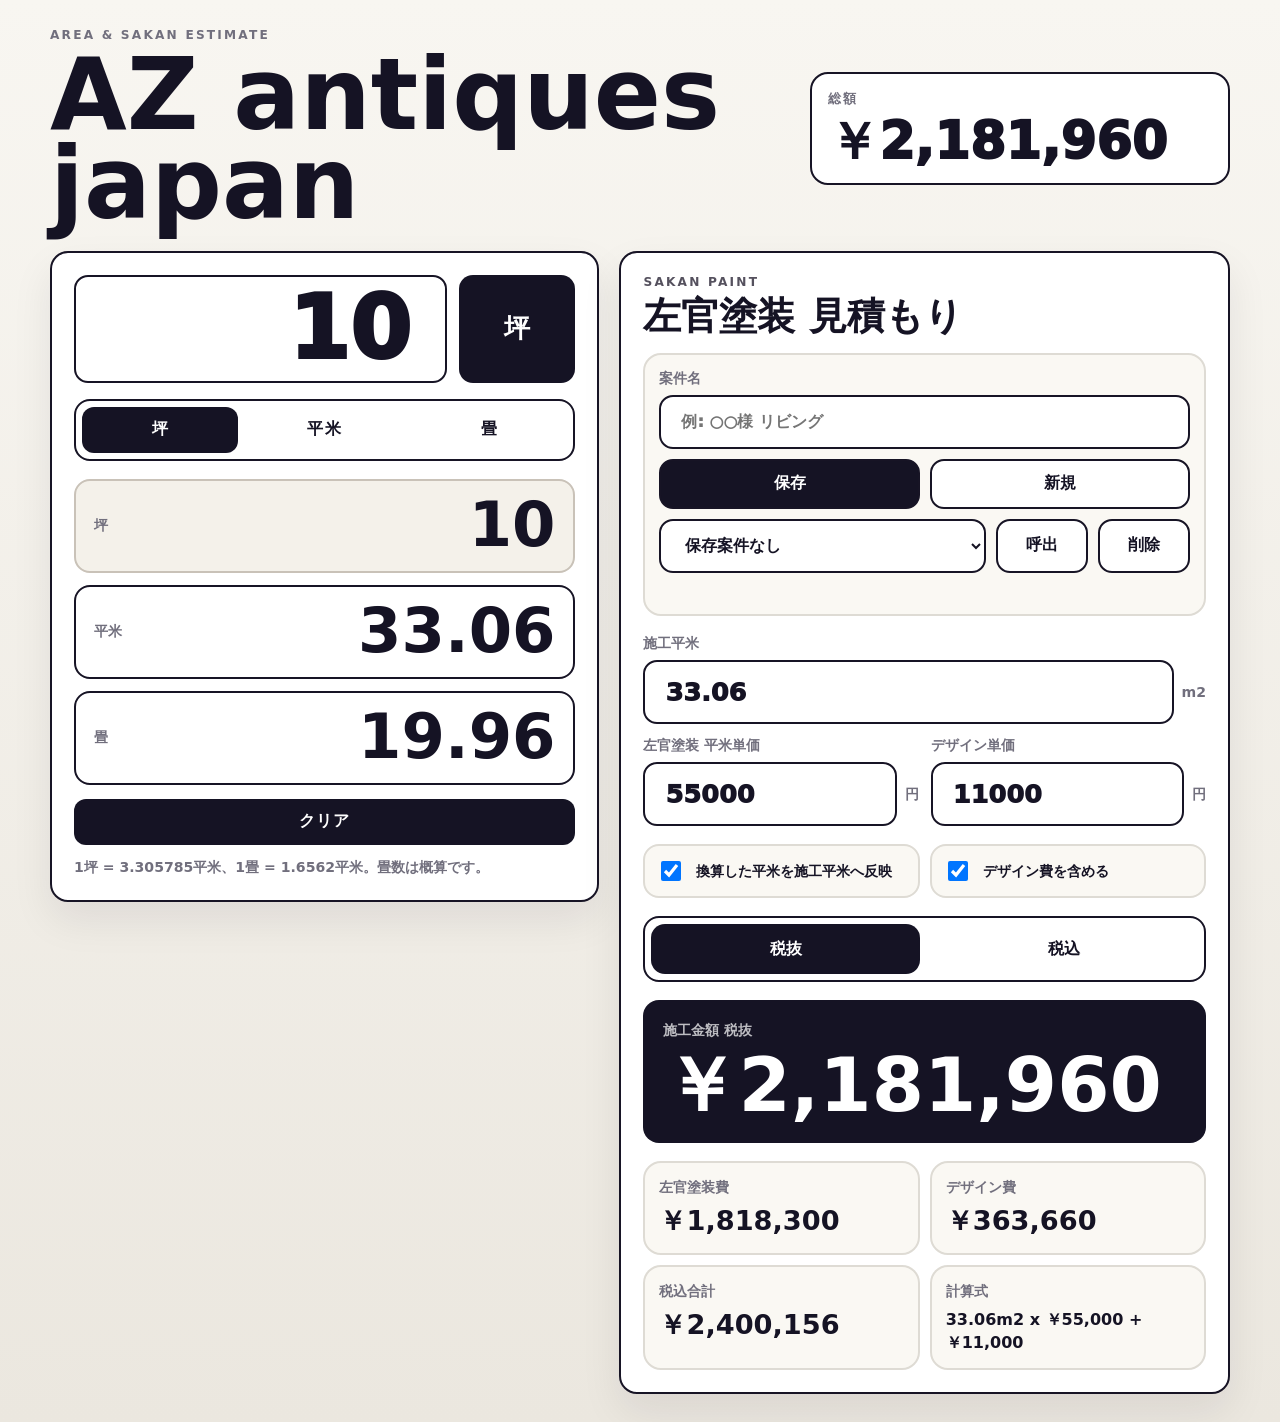
==== commit 42a1954c: "feat: add tax toggle and project saves" ====
--- a/madori-deploy.html
+++ b/madori-deploy.html
@@ -63,6 +63,23 @@
               <h2>左官塗装 見積もり</h2>
             </div>
 
+            <section class="project-panel" aria-label="案件保存">
+              <label class="wide-field">
+                案件名
+                <input id="projectName" type="text" placeholder="例: ○○様 リビング" autocomplete="off" />
+              </label>
+              <div class="project-actions">
+                <button id="saveProject" type="button">保存</button>
+                <button id="newProject" type="button">新規</button>
+              </div>
+              <div class="saved-project-row">
+                <select id="savedProjects" aria-label="保存案件"></select>
+                <button id="loadProject" type="button">呼出</button>
+                <button id="deleteProject" type="button">削除</button>
+              </div>
+              <p id="projectStatus" class="project-status" aria-live="polite"></p>
+            </section>
+
             <div class="estimate-fields">
               <label class="wide-field">
                 施工平米
@@ -89,8 +106,13 @@
               </label>
             </div>
 
+            <div class="tax-switch" aria-label="合計表示">
+              <button class="active" data-tax-mode="ex" type="button">税抜</button>
+              <button data-tax-mode="in" type="button">税込</button>
+            </div>
+
             <div class="total-box">
-              <span>施工金額</span>
+              <span id="grandTotalLabel">施工金額 税抜</span>
               <strong id="grandTotal">¥0</strong>
             </div>
 
@@ -104,7 +126,7 @@
                 <strong id="designCost">¥0</strong>
               </article>
               <article>
-                <span>税込目安</span>
+                <span id="taxCompareLabel">税込合計</span>
                 <strong id="taxTotal">¥0</strong>
               </article>
               <article>
--- a/styles.css
+++ b/styles.css
@@ -26,7 +26,8 @@
 }
 
 button,
-input {
+input,
+select {
   font: inherit;
 }
 
@@ -141,7 +142,8 @@
   margin-bottom: 16px;
 }
 
-input {
+input,
+select {
   width: 100%;
   min-width: 0;
   border: 2px solid var(--line);
@@ -153,7 +155,8 @@
   font-weight: 950;
 }
 
-input:focus {
+input:focus,
+select:focus {
   box-shadow: 0 0 0 4px rgba(21, 19, 36, 0.1);
 }
 
@@ -231,6 +234,63 @@
   gap: 18px;
 }
 
+.project-panel {
+  display: grid;
+  gap: 10px;
+  border: 2px solid #dedbd4;
+  border-radius: 18px;
+  background: #faf8f3;
+  padding: 14px;
+}
+
+#projectName,
+#savedProjects {
+  height: 54px;
+  background: #fff;
+  font-size: 1rem;
+}
+
+.project-actions,
+.saved-project-row,
+.tax-switch {
+  display: grid;
+  gap: 10px;
+}
+
+.project-actions {
+  grid-template-columns: 1fr 1fr;
+}
+
+.saved-project-row {
+  grid-template-columns: minmax(0, 1fr) 92px 92px;
+}
+
+.project-actions button,
+.saved-project-row button,
+.tax-switch button {
+  min-height: 50px;
+  border: 2px solid var(--line);
+  border-radius: 14px;
+  background: #fff;
+  color: var(--ink);
+  cursor: pointer;
+  font-weight: 950;
+}
+
+.project-actions button:first-child,
+.tax-switch button.active {
+  background: var(--accent);
+  color: #fff;
+}
+
+.project-status {
+  min-height: 1.3em;
+  margin: 0;
+  color: var(--muted);
+  font-size: 0.82rem;
+  font-weight: 850;
+}
+
 .section-heading .eyebrow {
   color: var(--green);
 }
@@ -266,6 +326,18 @@
   display: grid;
   grid-template-columns: 1fr 1fr;
   gap: 10px;
+}
+
+.tax-switch {
+  grid-template-columns: 1fr 1fr;
+  border: 2px solid var(--line);
+  border-radius: 16px;
+  background: #fff;
+  padding: 6px;
+}
+
+.tax-switch button {
+  border: 0;
 }
 
 .toggle-line {
@@ -351,6 +423,8 @@
   .input-stage,
   .estimate-fields,
   .toggle-row,
+  .project-actions,
+  .saved-project-row,
   .breakdown-grid {
     grid-template-columns: 1fr;
   }
